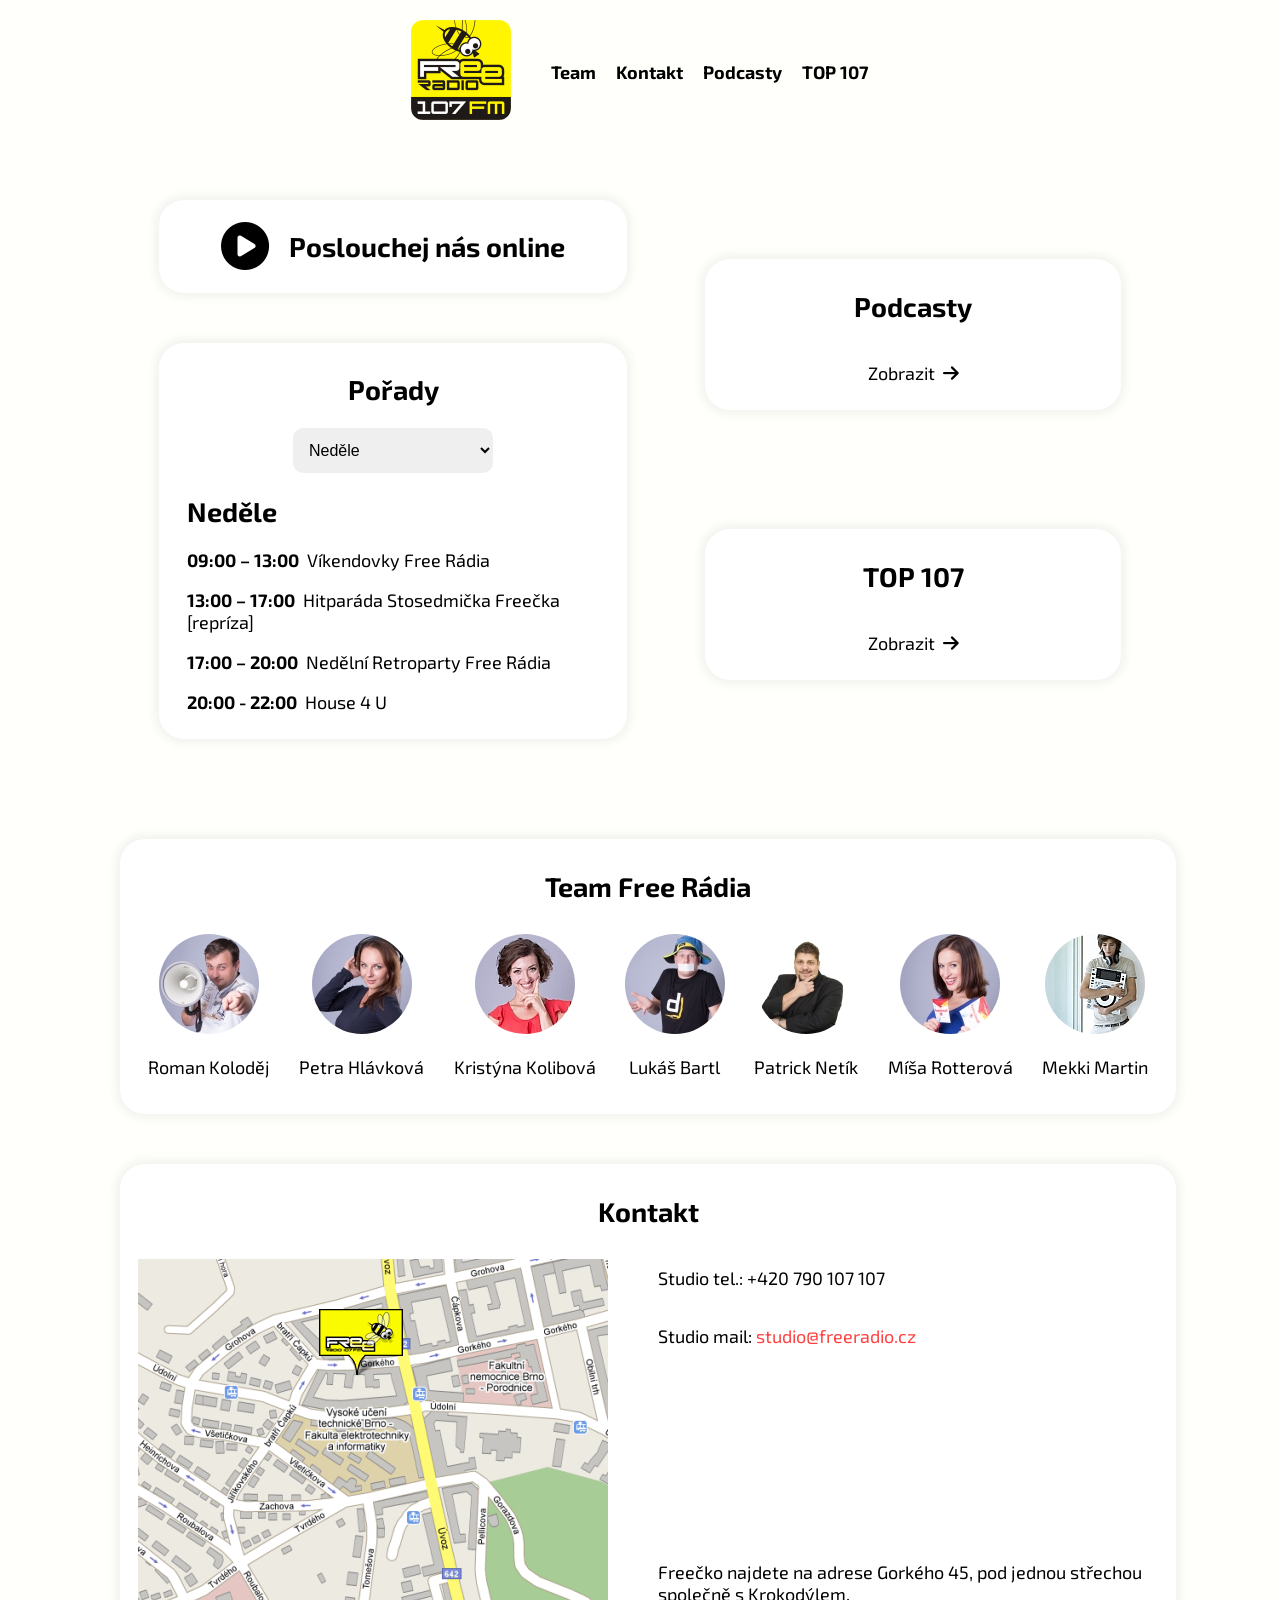
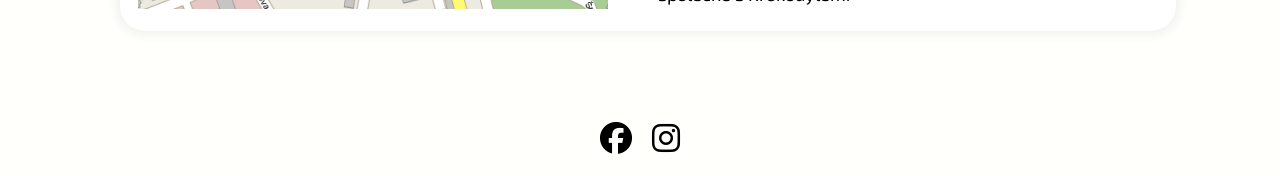
==== index.html @ 59adae9e "Commit history optimization" ====
<!DOCTYPE html>
<html lang="cs">
<head>
    <meta charset="UTF-8">
    <meta name="viewport" content="width=device-width, initial-scale=1.0">
    <title>Free Rádio 107 FM | První v Brně s nejnovějšími hity!</title>
    <link rel="stylesheet" href="styles.css">
    <script src="script.js"></script>
    <link href="https://cdnjs.cloudflare.com/ajax/libs/font-awesome/6.4.2/css/all.min.css" rel="stylesheet">
    <link rel="icon" type="image/x-icon" href="img/logo.png">
</head>
<body>
    <header>
        <a href="#" onclick="hamburgerMenuHideOnly()"><img src="img/logo.png" width="100px" height="100px"></a>
        <nav class="menu-desktop">
            <a href="#team"><b>Team</b></a>
            <a href="#contact"><b>Kontakt</b></a>
            <a href="podcasty.html"><b>Podcasty</b></a>
            <a href="top107.html"><b>TOP 107</b></a>
        </nav>
        <nav class="menu-mobile"><i class="fa fa-bars menu-mobile-icon" onclick="hamburgerMenu()"></i></nav>
    </header>
    <main>
        <div id="myLinks" onclick="hamburgerMenu()">
            <a href="#team">Team</a>
            <a href="#contact">Kontakt</a>
            <a href="podcasty.html">Podcasty</a>
            <a href="top107.html">TOP 107</a>
        </div>
        <section id="main">
            <div class="left">
                <div class="box-play"><a href="https://listen.play.cz/player?shortcut=freeradio" target="_blank"><i class="fa-solid fa-circle-play"></i><h2>Poslouchej nás online</h2></a></div>
                <div id="program" class="program">
                    <h2 class="text-align-center">Pořady</h2>
                    <select id="program-days" class="dropdown" onchange="updateDay()"><option value="po">Ponděli</option><option value="ut">Úterý</option><option value="st">Středa</option><option value="ct">Čtvrtek</option><option value="pa">Pátek</option><option value="so">Sobota</option><option value="ne">Neděle</option></select>
                    <div class="day"></div>
                </div>
            </div>
            <div class="right">
                <div id="podcasts" class="podcasts">
                    <h2 class="text-align-center">Podcasty</h2>
                    <a href="podcasty.html"><p>Zobrazit&nbsp;&nbsp;<i class="fa-solid fa-arrow-right"></i></p></a>
                </div>
                <div id="top107" class="top107">
                    <h2 class="text-align-center">TOP 107</h2>
                    <a href="top107.html"><p>Zobrazit&nbsp;&nbsp;<i class="fa-solid fa-arrow-right"></i></p></a>
                </div>
            </div>
        </section>
        <section id="main2">
            <div id="team" class="team">
                <h2 class="text-align-center">Team Free Rádia</h2>
                <div class="grid-container">
                    <div><img src="img/team-roman-kolodej.jpg"><p>Roman Koloděj</p></div>
                    <div><img src="img/team-petra-hlavkova.jpg"><p>Petra Hlávková</p></div>
                    <div><img src="img/team-kristyna-kolibova.jpg"><p>Kristýna Kolibová</p></div>
                    <div><img src="img/team-lukas-bartl.jpg"><p>Lukáš Bartl</p></div>
                    <div><img src="img/team-patrick-netik.jpg"><p>Patrick Netík</p></div>
                    <div><img src="img/team-misa-rotterova.jpg"><p>Míša Rotterová</p></div>
                    <div><img src="img/team-mekki-martin.jpg"><p>Mekki Martin</p></div>
                </div>
            </div>
            <div id="contact" class="contact">
                <h2 class="text-align-center">Kontakt</h2>
                <div class="helper-container">
                    <div class="left">
                        <img src="img/mapa.png">
                    </div>
                    <div class="right">
                        <p>Studio tel.: +420 790 107 107</p>
                        <p>Studio mail: <a class="email" href="mailto:studio@freeradio.cz">studio@freeradio.cz</a></p>
                        <p class="bottom">Freečko najdete na adrese Gorkého 45, pod jednou střechou společně s Krokodýlem.</p>
                    </div>
                </div>
            </div>
    </main>
    <footer>
        <a href="https://www.facebook.com/freeradio/" target="_blank"><i class="fa-brands fa-facebook"></i></a>
        <a href="https://www.instagram.com/freeradio.cz/" target="_blank"><i class="fa-brands fa-instagram"></i></a>
    </footer>
</body>
</html>
---- styles.css ----
@import url('https://fonts.googleapis.com/css2?family=Exo+2:wght@400;700&display=swap');

html {
    scroll-behavior: smooth;
}

body {
    margin: 0;
    font-family: 'Exo 2';
    font-size: 18px;
    background-color: #fffffb;
}

header {
    width: 100%;
    display: flex;
    align-items: center;
    justify-content: center;
    position: fixed;
    top: 0;
    padding-top: 20px;
    padding-bottom: 20px;
    background-color: #fffffb;
    z-index: 100;
}

header img {
    border-radius: 12px;
}

.menu-desktop {
    margin-left: 40px;
    display: flex;
}

.menu-desktop a {
    margin-right: 20px;
}

.menu-desktop a:last-child {
    margin-right: 0;
}

#myLinks {
    display: none;
    flex-direction: column;
    padding-top: 20px;
    padding-bottom: 20px;
    margin-top: 140px;
    width: 100%;
    align-items: center;
    background-color: #fffffb;
    position: fixed;
    z-index: 100;
}

#myLinks a {
    margin-bottom: 20px;
    font-size: 20px;
}

#myLinks a:last-child {
    margin-bottom: 0;
}

.menu-mobile {
    font-size: 36px;
}

main {
    display: flex;
    flex-direction: column;
}

#main {
    display: flex;
    justify-content: space-around;
    margin: 200px 120px 0 120px;
}

#main2 {
    display: flex;
    flex-direction: column;
    margin: 100px 120px 0 120px;
}

footer {
    display: flex;
    align-items: flex-end;
    justify-content: center;
    height: 125px;
    width: 100%;
    padding-bottom: 20px;
}

footer a {
    font-size: 32px;
    margin-right: 20px;
}

footer a:last-child {
    margin-right: 0;
}

a {
    text-decoration: none;
    color: black;
}

.dropdown {
    border-radius: 10px;
    padding: 12px;
    border: 0;
    font-size: 16px;
    width: 200px;
    height: 45px;
    margin-left: auto;
    margin-right: auto;
}

.text-align-center {
    text-align: center;
}

#main .left {
    width: 45%;
}

#main .right {
    width: 40%;
    display: flex;
    flex-direction: column;
    justify-content: space-around;
}

.box-play {
    display: flex;
    align-items: center;
    justify-content: center;
    border-radius: 25px;
    padding: 8px;
    background-color: #ffffff;
    box-shadow: 0 0 10px 5px rgba(0, 0, 0, 0.05);
}

.box-play i {
    margin-right: 20px;
    font-size: 48px;
}

.box-play a {
    display: flex;
    flex-direction: row;
    align-items: center;
    cursor: pointer;
}

.program {
    display: flex;
    flex-direction: column;
    border-radius: 25px;
    padding: 8px;
    background-color: #ffffff;
    box-shadow: 0 0 10px 5px rgba(0, 0, 0, 0.05);
    margin-top: 50px;
}

.day {
    margin-left: 20px;
}

.team {
    display: flex;
    text-align: center;
    flex-direction: column;
    border-radius: 25px;
    padding: 8px;
    background-color: #ffffff;
    box-shadow: 0 0 10px 5px rgba(0, 0, 0, 0.05);
    scroll-margin-top: 180px;
}

.contact {
    display: flex;
    flex-direction: column;
    border-radius: 25px;
    padding: 8px;
    background-color: #ffffff;
    box-shadow: 0 0 10px 5px rgba(0, 0, 0, 0.05);
    margin-top: 50px;
    scroll-margin-top: 180px;
}

.podcasts {
    display: flex;
    align-items: center;
    flex-direction: column;
    border-radius: 25px;
    padding: 8px;
    background-color: #ffffff;
    box-shadow: 0 0 10px 5px rgba(0, 0, 0, 0.05);
}

.top107 {
    display: flex;
    align-items: center;
    flex-direction: column;
    border-radius: 25px;
    padding: 8px;
    background-color: #ffffff;
    box-shadow: 0 0 10px 5px rgba(0, 0, 0, 0.05);
}

.grid-container {
    display: grid;
    grid-template-columns: auto auto auto auto auto auto auto;
    gap: 10px;
    padding: 10px;
}
  
.grid-container > div {
    text-align: center;
}

.grid-container img {
    border-radius: 50%;
}

#main2 > * {
    width: 100%;
}

.contact .left {
    padding: 10px;
}

.helper-container {
    display: flex;
    flex-direction: row;
}

.bottom {
    height: 100%;
    display: flex;
    align-items: flex-end;
}

.email {
    color: #ff4040;
}

.contact .right {
    display: flex;
    flex-direction: column;
    margin-left: 40px;
    width: 100%;
}

@media screen and (max-width: 1055px) {
    body {
        font-size: 16px;
    }

    header {
        display: flex;
        justify-content: space-around;
    }
    
    .menu-desktop {
        display: none;
    }

    .menu-mobile {
        display: flex;
    }

    #main {
        display: flex;
        flex-direction: column;
        align-items: center;
        margin: 200px 20px 0 20px;
    }
    
    #main .left {
        width: 100%;
    }
        
    #main .right {
        width: 100%;
    }

    #main2 {
        display: flex;
        flex-direction: column;
        align-items: center;
        margin: 100px 20px 0 20px;
    }
    
    #main2 > * {
        width: 100%;
    }

    #main2 .left {
        display: flex;
        justify-content: center;
    }

    #main2 .right {
        text-align: center;
        margin-left: 0;
    }

    .helper-container img {
        scale: 70%;
    }

    .grid-container {
        display: grid;
        grid-template-columns: auto auto ;
        gap: 10px;
        padding: 10px;
    }

    .podcasts {
        margin-top: 50px;
    }
    
    .top107 {
        margin-top: 50px;
    }

    .helper-container {
        display: flex;
        flex-direction: column;
    }
}

@media screen and (min-width: 1055px) {
    .menu-desktop {
        display: flex;
    }

    .menu-mobile {
        display: none;
    }
}
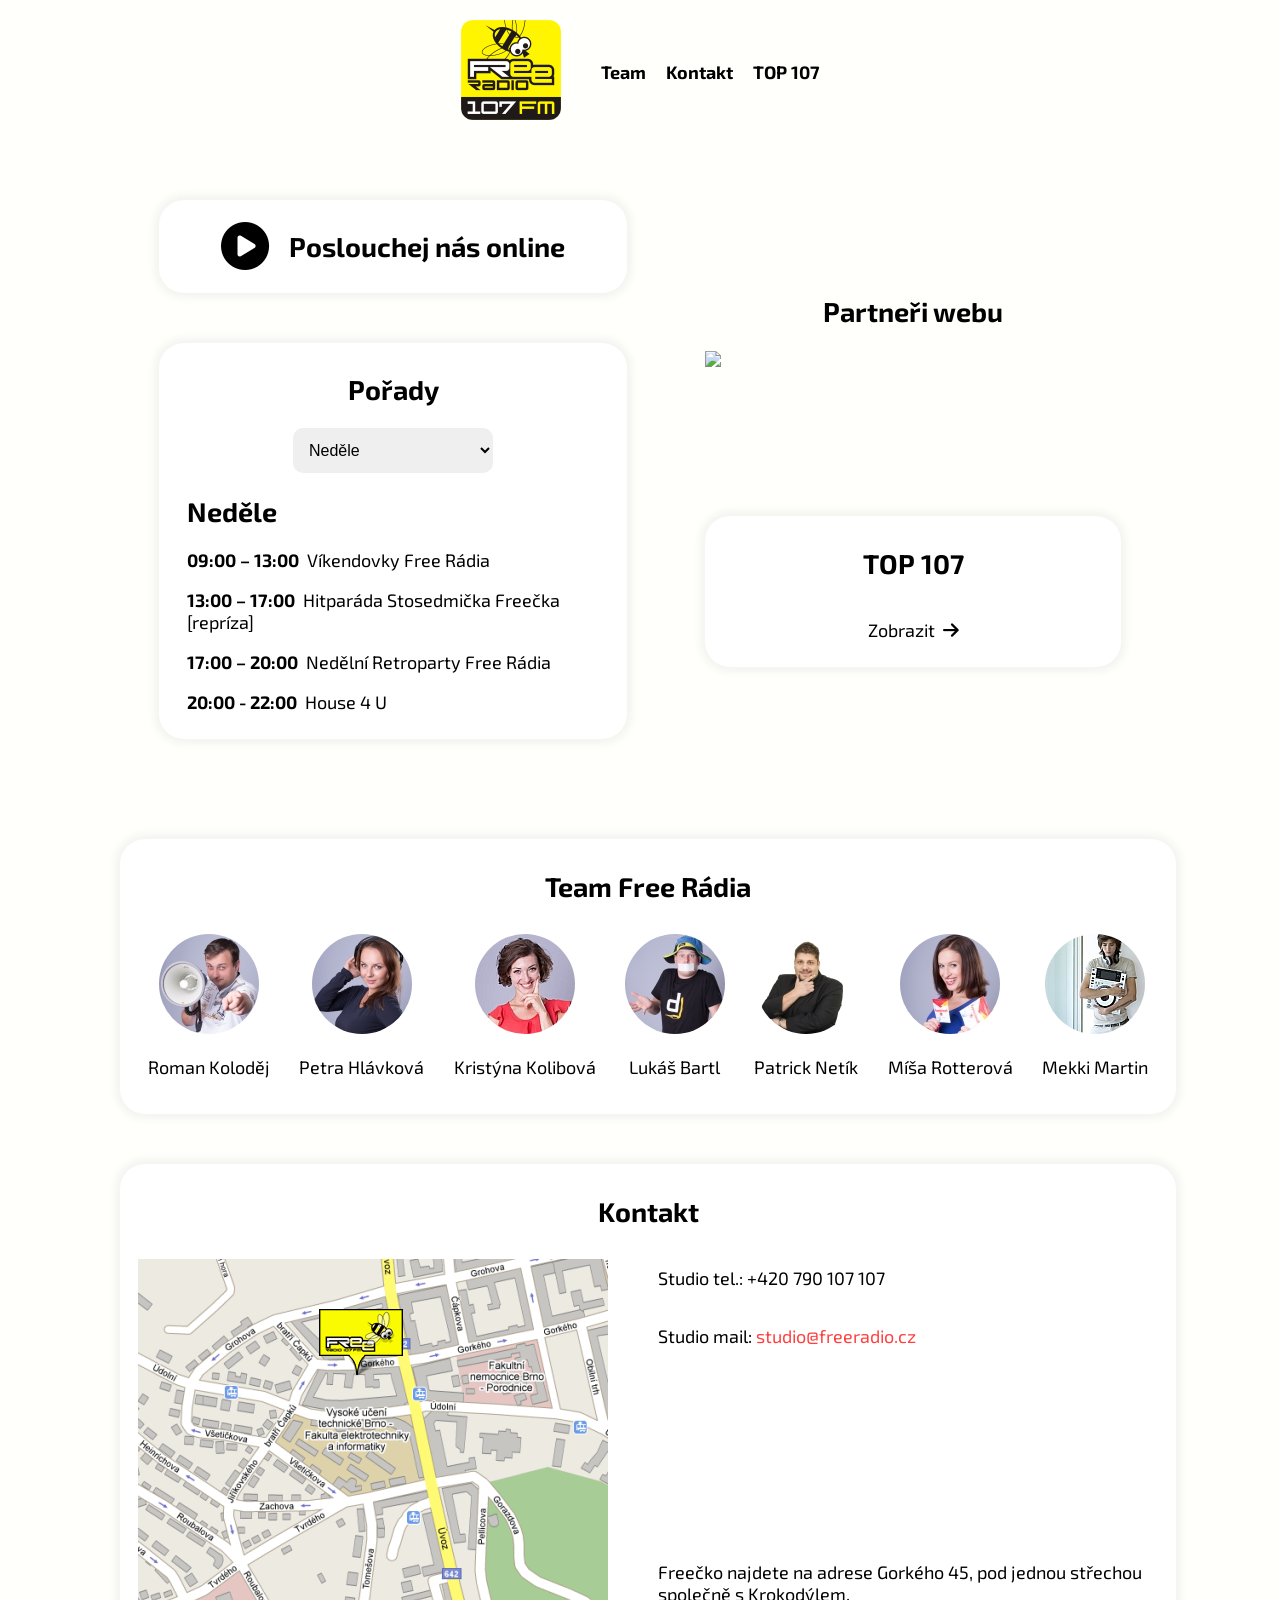
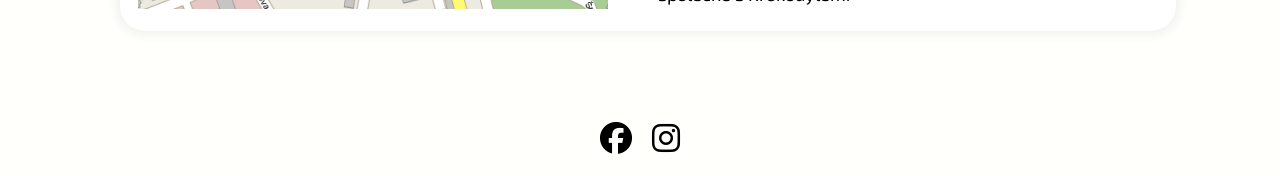
==== commit ff2229cf: "Update index.html" ====
--- a/index.html
+++ b/index.html
@@ -15,7 +15,6 @@
         <nav class="menu-desktop">
             <a href="#team"><b>Team</b></a>
             <a href="#contact"><b>Kontakt</b></a>
-            <a href="podcasty.html"><b>Podcasty</b></a>
             <a href="top107.html"><b>TOP 107</b></a>
         </nav>
         <nav class="menu-mobile"><i class="fa fa-bars menu-mobile-icon" onclick="hamburgerMenu()"></i></nav>
@@ -24,7 +23,6 @@
         <div id="myLinks" onclick="hamburgerMenu()">
             <a href="#team">Team</a>
             <a href="#contact">Kontakt</a>
-            <a href="podcasty.html">Podcasty</a>
             <a href="top107.html">TOP 107</a>
         </div>
         <section id="main">
@@ -37,9 +35,11 @@
                 </div>
             </div>
             <div class="right">
-                <div id="podcasts" class="podcasts">
-                    <h2 class="text-align-center">Podcasty</h2>
-                    <a href="podcasty.html"><p>Zobrazit&nbsp;&nbsp;<i class="fa-solid fa-arrow-right"></i></p></a>
+                <div id="partners" class="partners">
+                    <h2 class="text-align-center">Partneři webu</h2>
+                    <div class="flex-container">
+                        <a href="https://www.ndbrno.cz/" target="_blank"><div><img src="img/ndb.png" width="150px"></div></a>
+                    </div>
                 </div>
                 <div id="top107" class="top107">
                     <h2 class="text-align-center">TOP 107</h2>
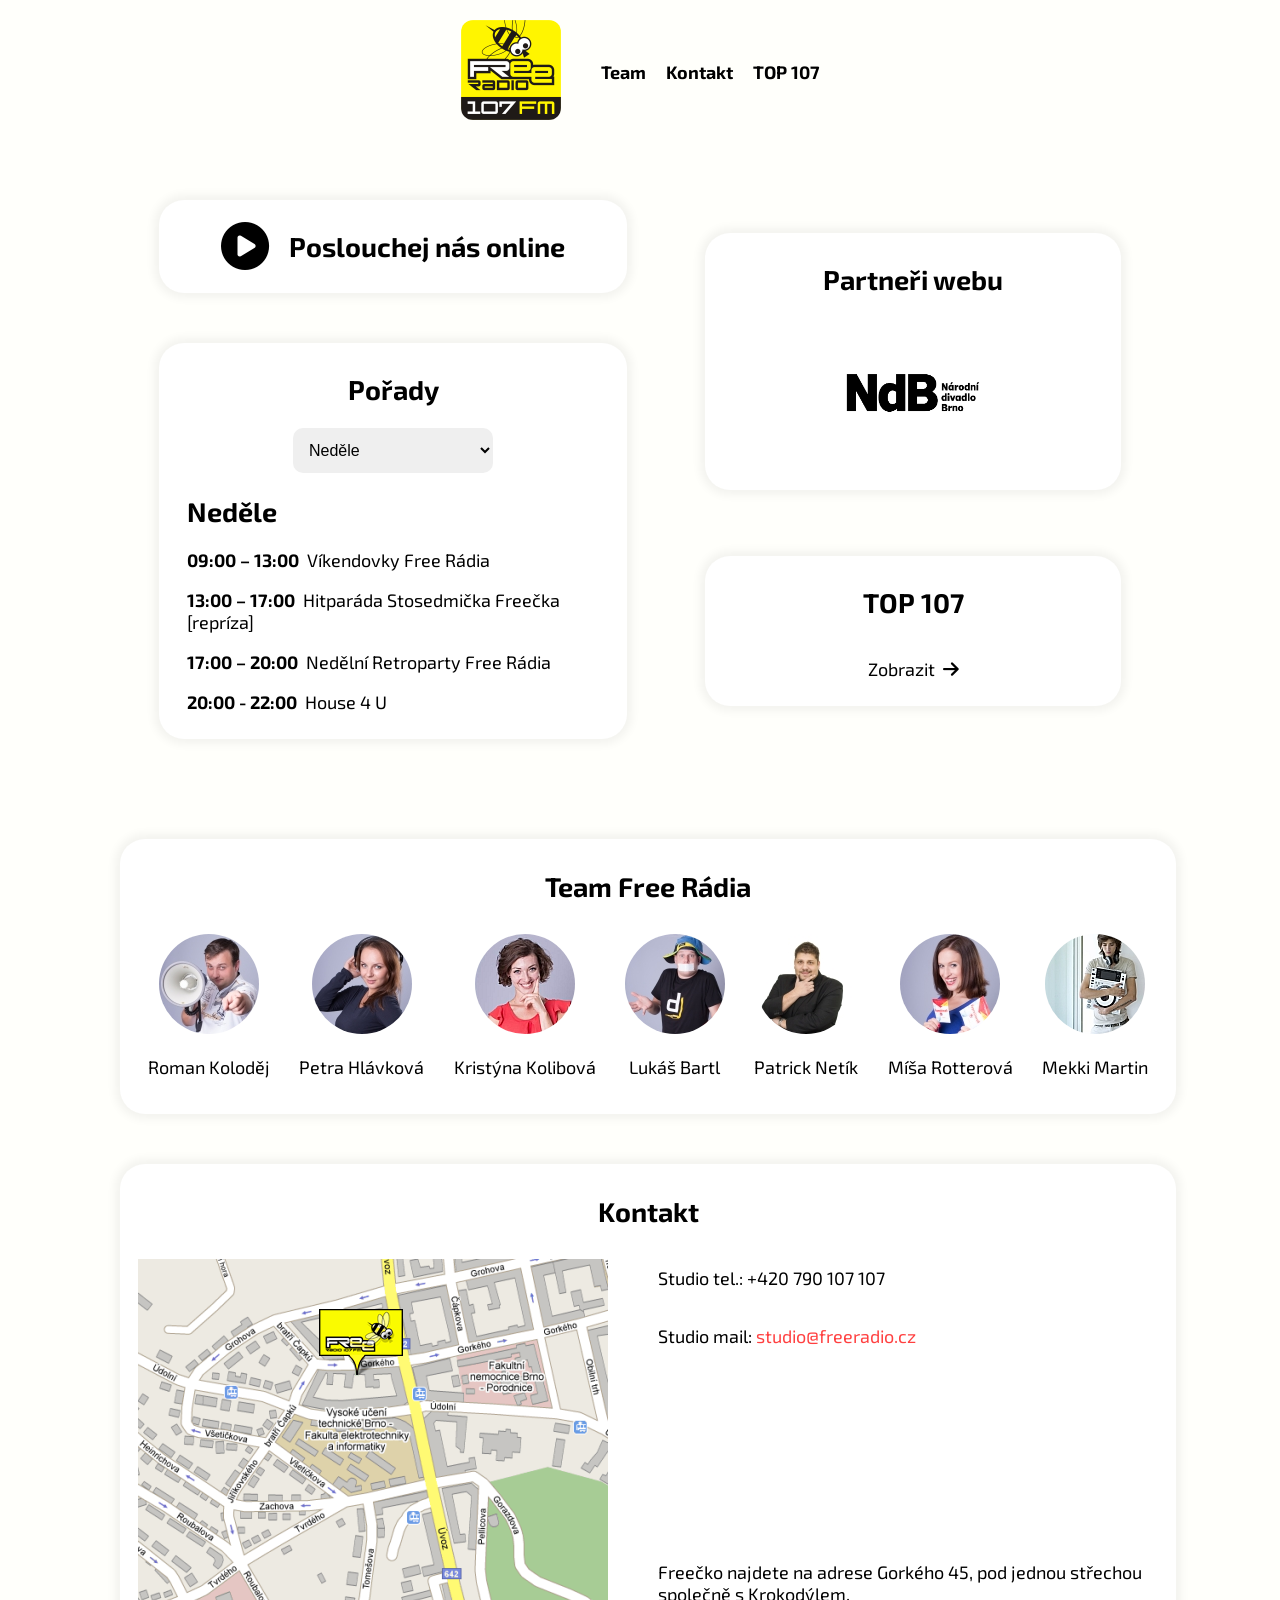
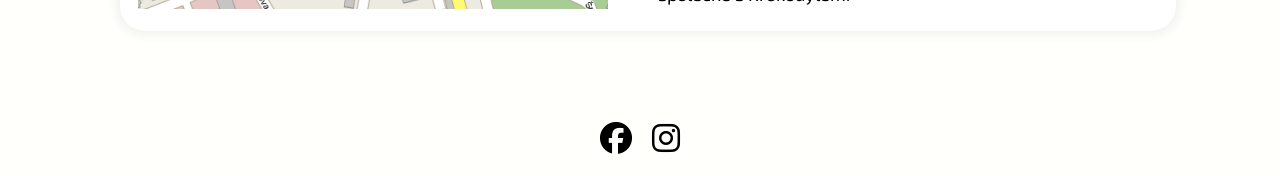
==== commit e598276c: "Update index.html" ====
--- a/index.html
+++ b/index.html
@@ -37,7 +37,7 @@
             <div class="right">
                 <div id="partners" class="partners">
                     <h2 class="text-align-center">Partneři webu</h2>
-                    <div class="flex-container">
+                    <div class="flex-container" style="margin-bottom: 10px;">
                         <a href="https://www.ndbrno.cz/" target="_blank"><div><img src="img/ndb.png" width="150px"></div></a>
                     </div>
                 </div>
--- a/styles.css
+++ b/styles.css
@@ -191,7 +191,7 @@
     scroll-margin-top: 180px;
 }
 
-.podcasts {
+.partners {
     display: flex;
     align-items: center;
     flex-direction: column;
@@ -226,6 +226,11 @@
     border-radius: 50%;
 }
 
+.flex-container {
+    display: flex;
+    justify-content: center;
+}
+
 #main2 > * {
     width: 100%;
 }
@@ -321,7 +326,7 @@
         padding: 10px;
     }
 
-    .podcasts {
+    .partners {
         margin-top: 50px;
     }
     
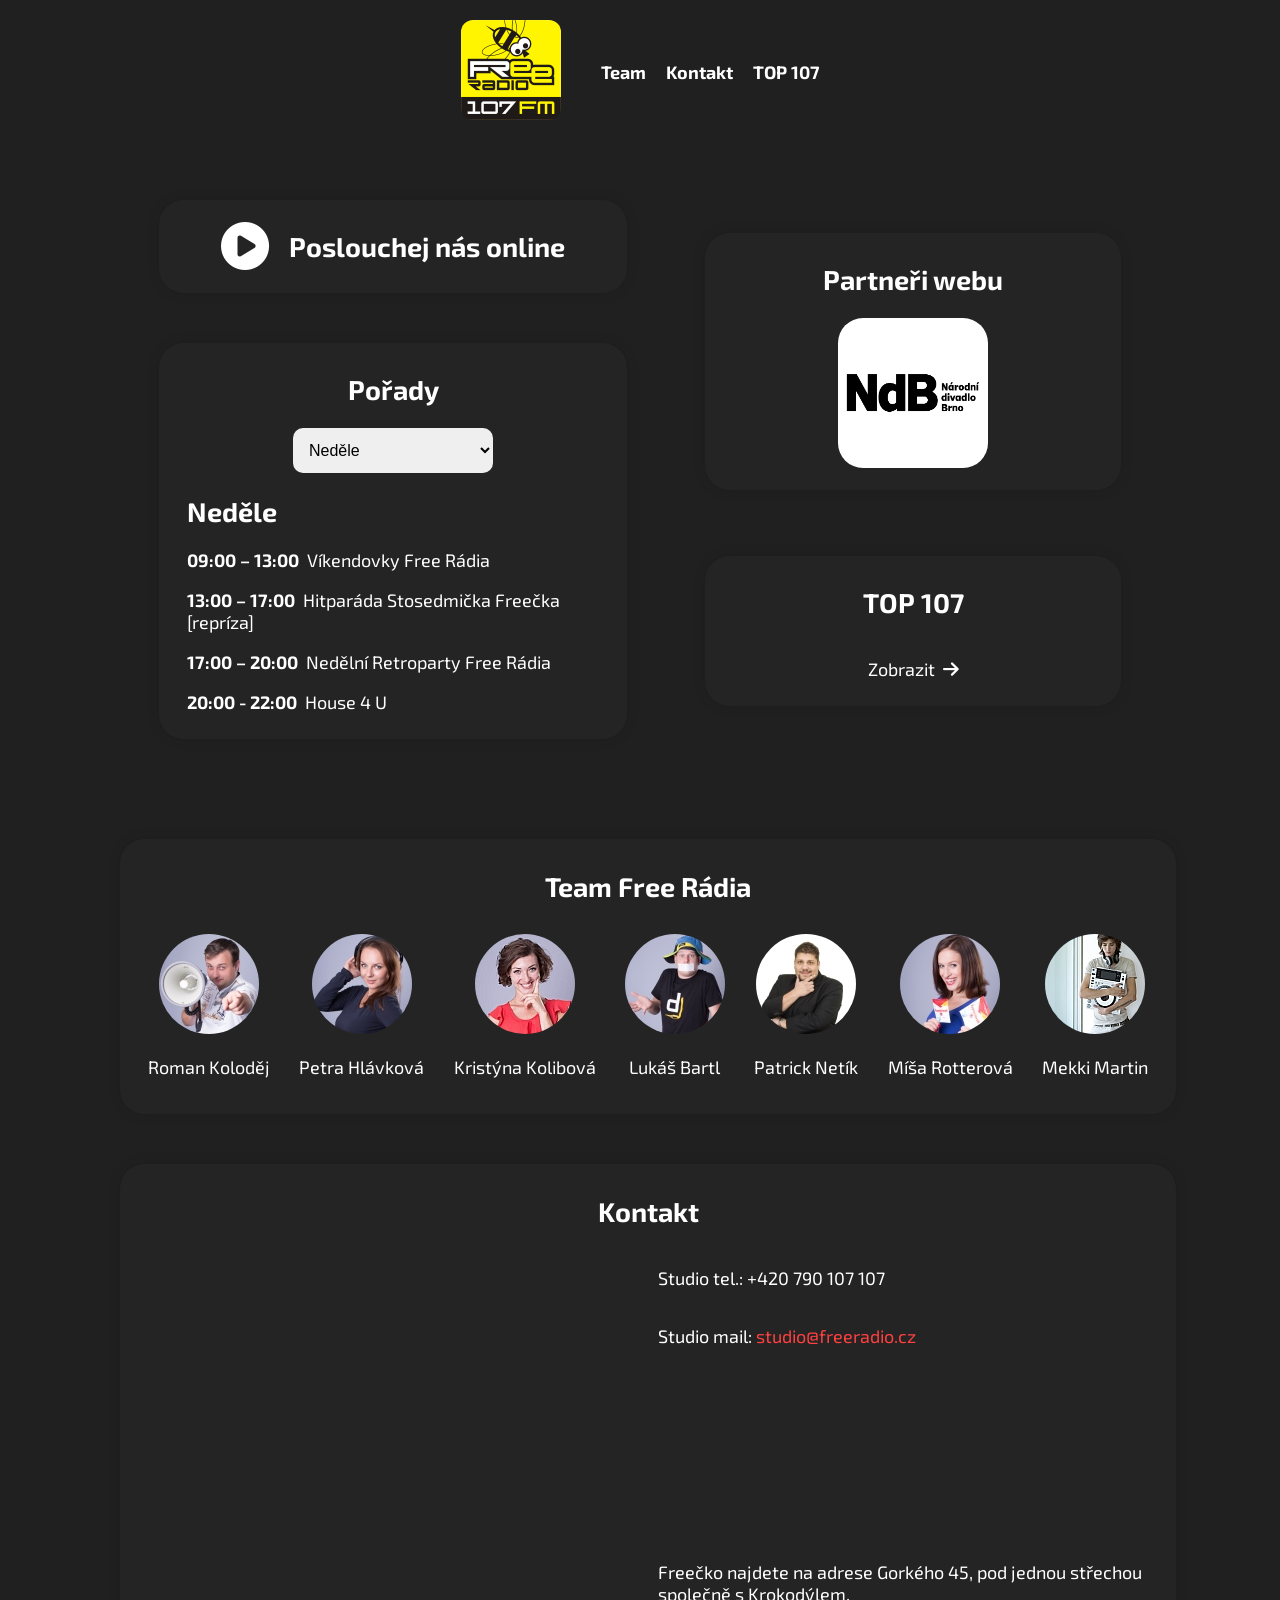
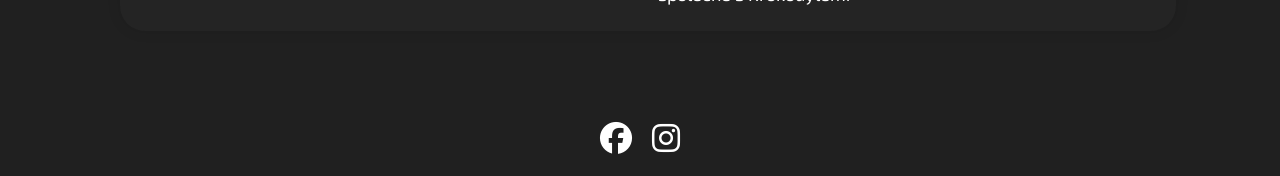
==== commit 3eff1497: "Update index.html" ====
--- a/index.html
+++ b/index.html
@@ -38,7 +38,7 @@
                 <div id="partners" class="partners">
                     <h2 class="text-align-center">Partneři webu</h2>
                     <div class="flex-container" style="margin-bottom: 10px;">
-                        <a href="https://www.ndbrno.cz/" target="_blank"><div><img src="img/ndb.png" width="150px"></div></a>
+                        <a href="https://www.ndbrno.cz/" target="_blank"><div><img src="img/ndb.png" width="150px" style="border-radius: 25px;"></div></a>
                     </div>
                 </div>
                 <div id="top107" class="top107">
@@ -64,7 +64,7 @@
                 <h2 class="text-align-center">Kontakt</h2>
                 <div class="helper-container">
                     <div class="left">
-                        <img src="img/mapa.png">
+                        <iframe style="border: none; border-radius: 25px;" src="https://frame.mapy.cz/s/cugunuhele" width="470" height="350" frameborder="0"></iframe>
                     </div>
                     <div class="right">
                         <p>Studio tel.: +420 790 107 107</p>
--- a/styles.css
+++ b/styles.css
@@ -8,7 +8,8 @@
     margin: 0;
     font-family: 'Exo 2';
     font-size: 18px;
-    background-color: #fffffb;
+    background-color: #202020;
+    color: white;
 }
 
 header {
@@ -20,7 +21,7 @@
     top: 0;
     padding-top: 20px;
     padding-bottom: 20px;
-    background-color: #fffffb;
+    background-color: #202020;
     z-index: 100;
 }
 
@@ -49,7 +50,7 @@
     margin-top: 140px;
     width: 100%;
     align-items: center;
-    background-color: #fffffb;
+    background-color: #292929;
     position: fixed;
     z-index: 100;
 }
@@ -57,6 +58,9 @@
 #myLinks a {
     margin-bottom: 20px;
     font-size: 20px;
+    padding: 5px;
+    width: 100%;
+    text-align: center;
 }
 
 #myLinks a:last-child {
@@ -104,7 +108,7 @@
 
 a {
     text-decoration: none;
-    color: black;
+    color: white;
 }
 
 .dropdown {
@@ -139,7 +143,7 @@
     justify-content: center;
     border-radius: 25px;
     padding: 8px;
-    background-color: #ffffff;
+    background-color: #242424;
     box-shadow: 0 0 10px 5px rgba(0, 0, 0, 0.05);
 }
 
@@ -160,7 +164,7 @@
     flex-direction: column;
     border-radius: 25px;
     padding: 8px;
-    background-color: #ffffff;
+    background-color: #242424;
     box-shadow: 0 0 10px 5px rgba(0, 0, 0, 0.05);
     margin-top: 50px;
 }
@@ -175,7 +179,7 @@
     flex-direction: column;
     border-radius: 25px;
     padding: 8px;
-    background-color: #ffffff;
+    background-color: #242424;
     box-shadow: 0 0 10px 5px rgba(0, 0, 0, 0.05);
     scroll-margin-top: 180px;
 }
@@ -185,7 +189,7 @@
     flex-direction: column;
     border-radius: 25px;
     padding: 8px;
-    background-color: #ffffff;
+    background-color: #242424;
     box-shadow: 0 0 10px 5px rgba(0, 0, 0, 0.05);
     margin-top: 50px;
     scroll-margin-top: 180px;
@@ -197,7 +201,7 @@
     flex-direction: column;
     border-radius: 25px;
     padding: 8px;
-    background-color: #ffffff;
+    background-color: #242424;
     box-shadow: 0 0 10px 5px rgba(0, 0, 0, 0.05);
 }
 
@@ -207,7 +211,7 @@
     flex-direction: column;
     border-radius: 25px;
     padding: 8px;
-    background-color: #ffffff;
+    background-color: #242424;
     box-shadow: 0 0 10px 5px rgba(0, 0, 0, 0.05);
 }
 
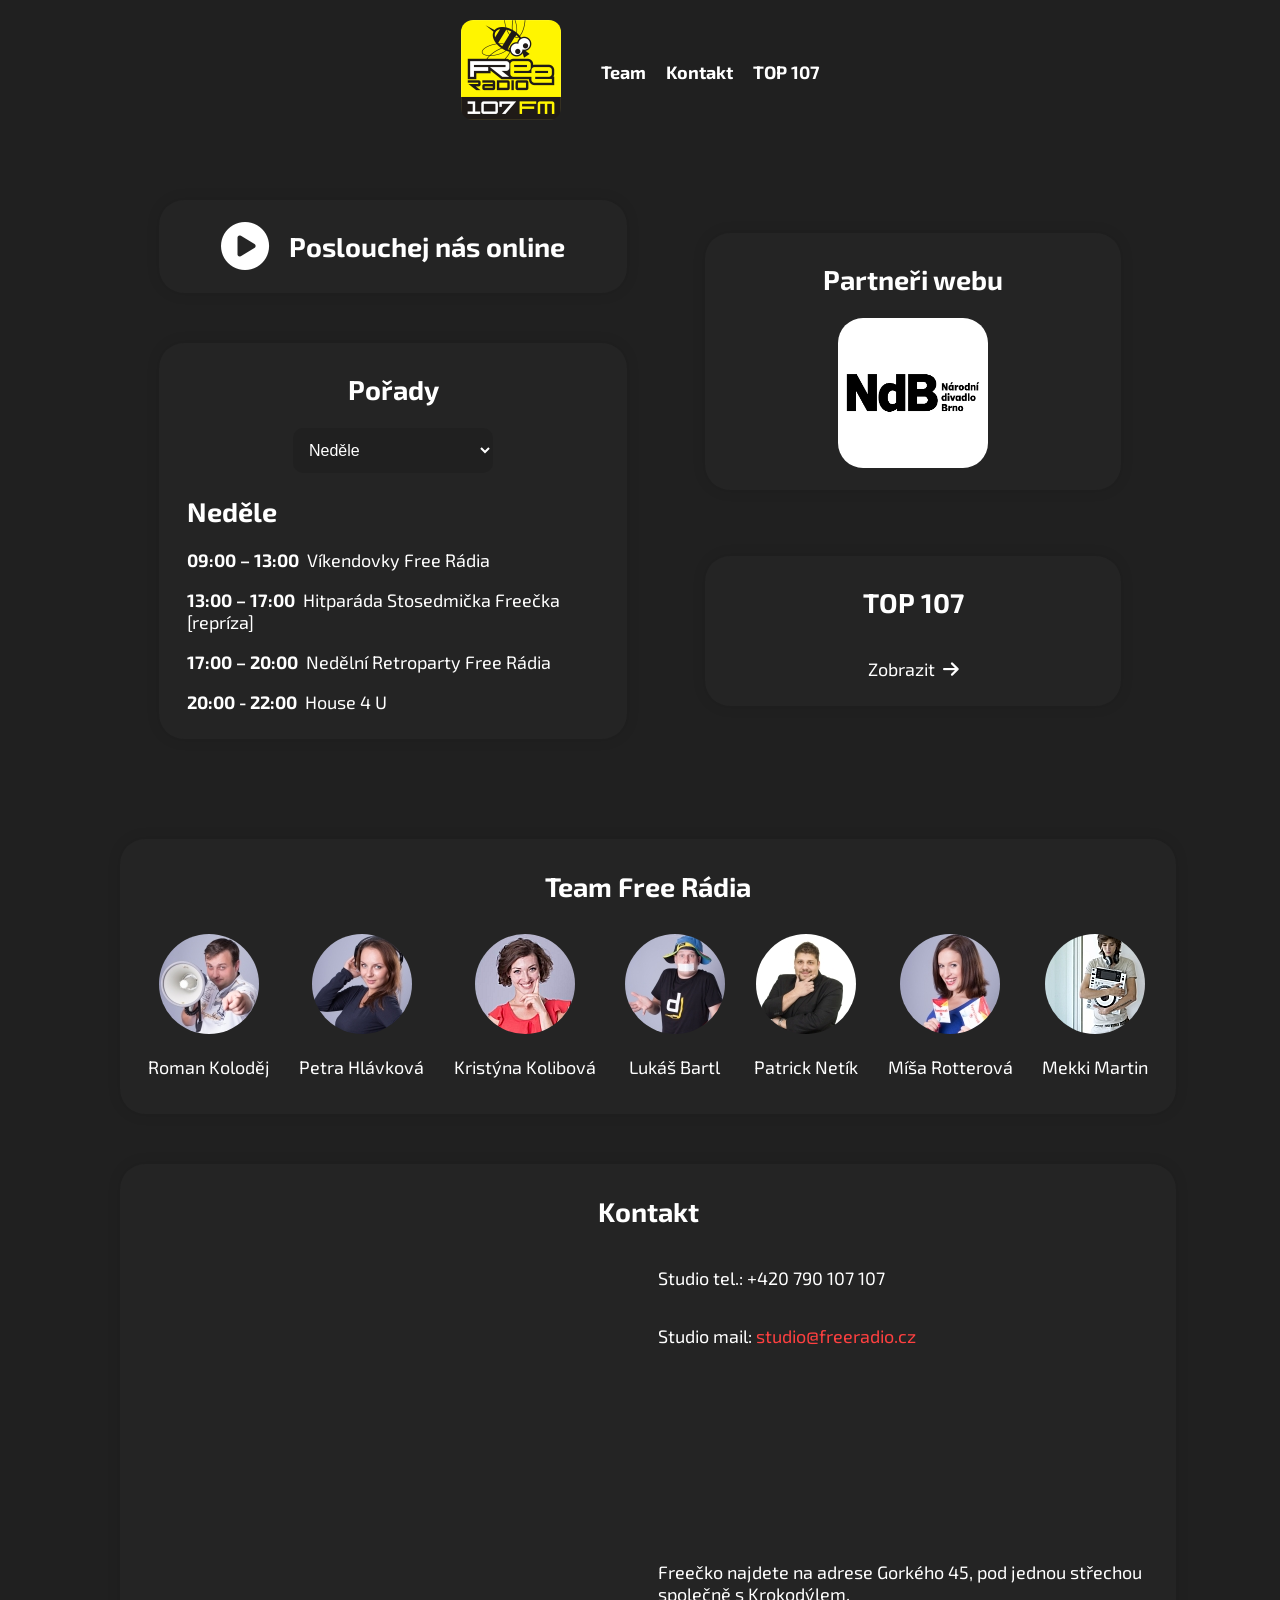
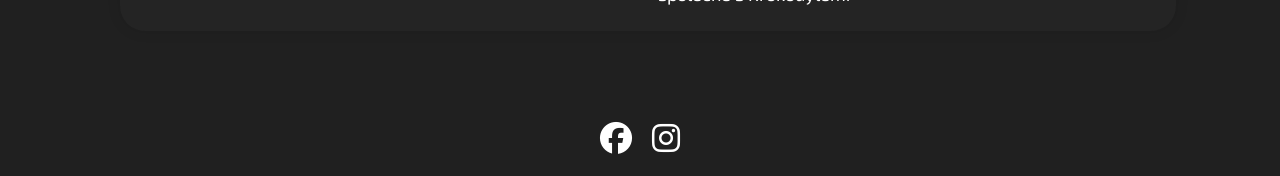
==== commit 5355abd7: "Update index.html" ====
--- a/index.html
+++ b/index.html
@@ -64,7 +64,7 @@
                 <h2 class="text-align-center">Kontakt</h2>
                 <div class="helper-container">
                     <div class="left">
-                        <iframe style="border: none; border-radius: 25px;" src="https://frame.mapy.cz/s/cugunuhele" width="470" height="350" frameborder="0"></iframe>
+                        <iframe style="border: none; border-radius: 12.5px;" src="https://frame.mapy.cz/s/cugunuhele" width="470" height="350" frameborder="0"></iframe>
                     </div>
                     <div class="right">
                         <p>Studio tel.: +420 790 107 107</p>
--- a/styles.css
+++ b/styles.css
@@ -120,6 +120,8 @@
     height: 45px;
     margin-left: auto;
     margin-right: auto;
+    background-color: #202020;
+    color: #ffffff;
 }
 
 .text-align-center {
